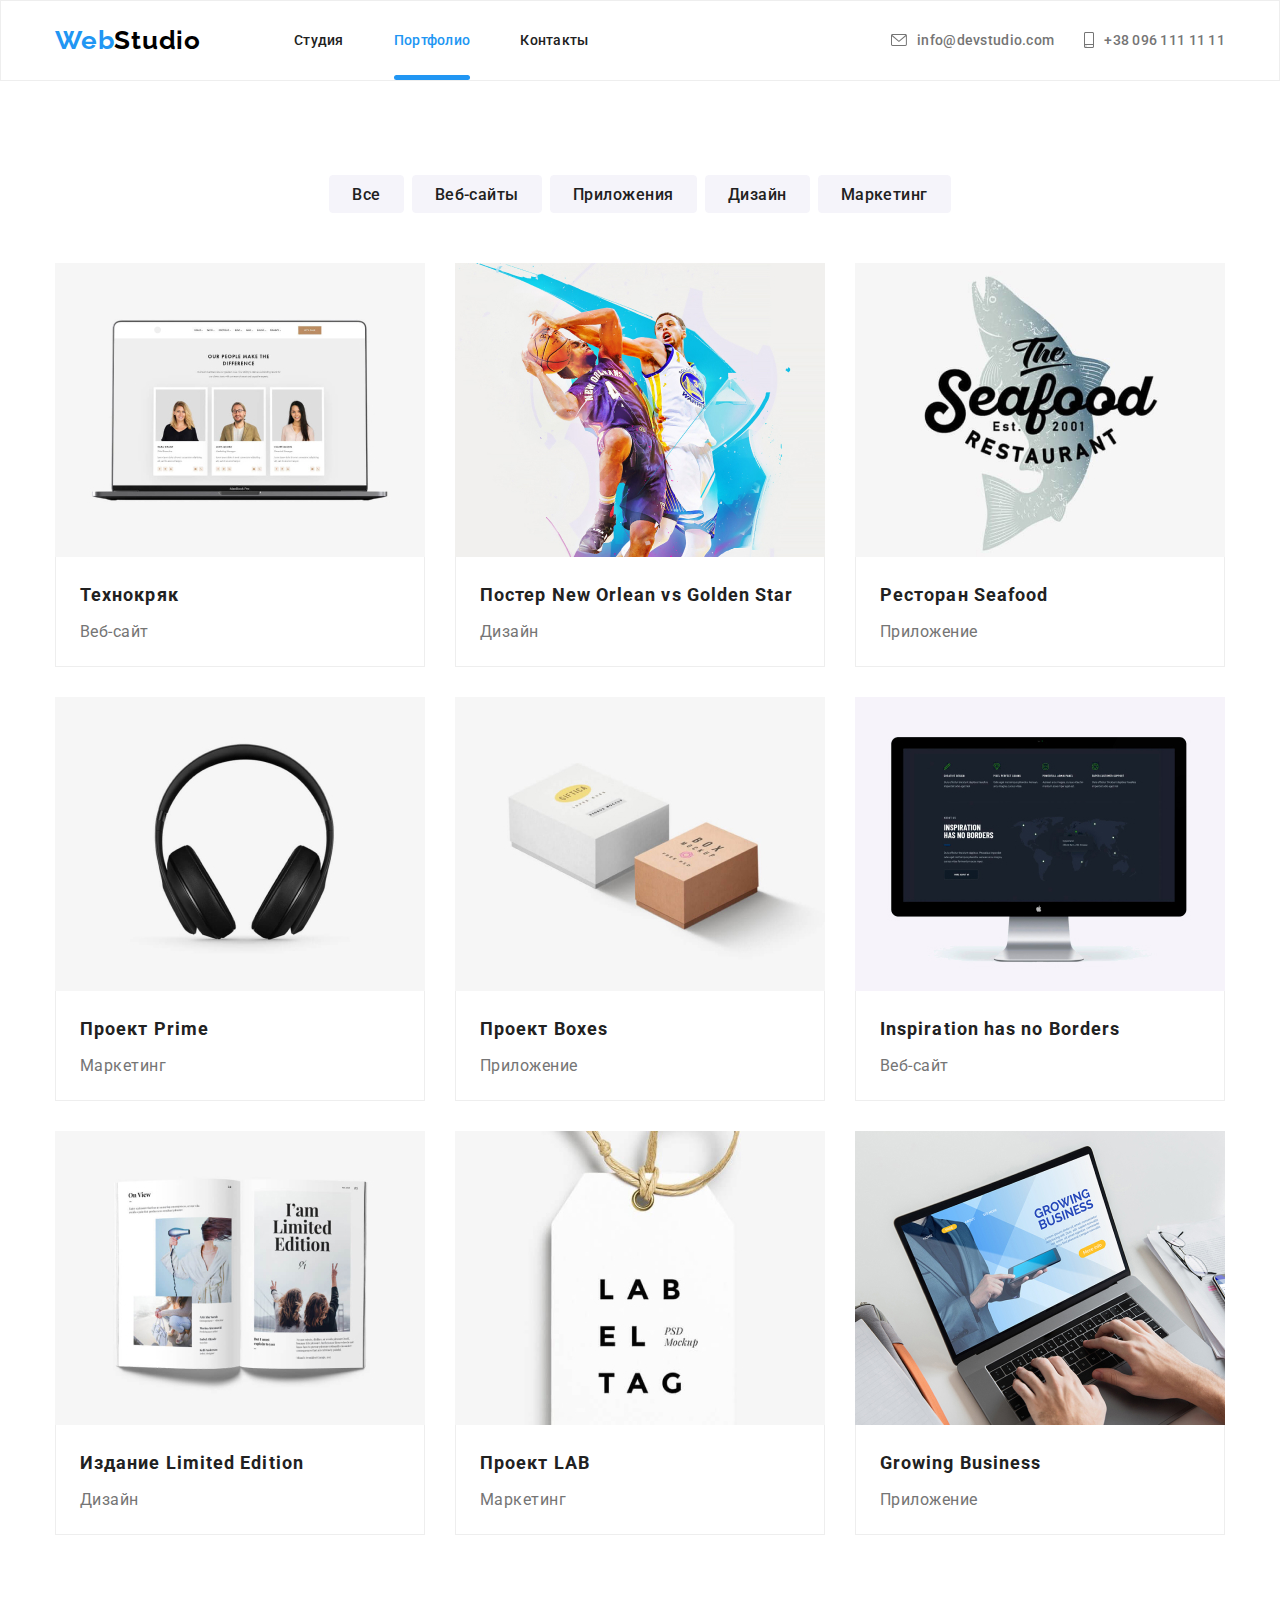
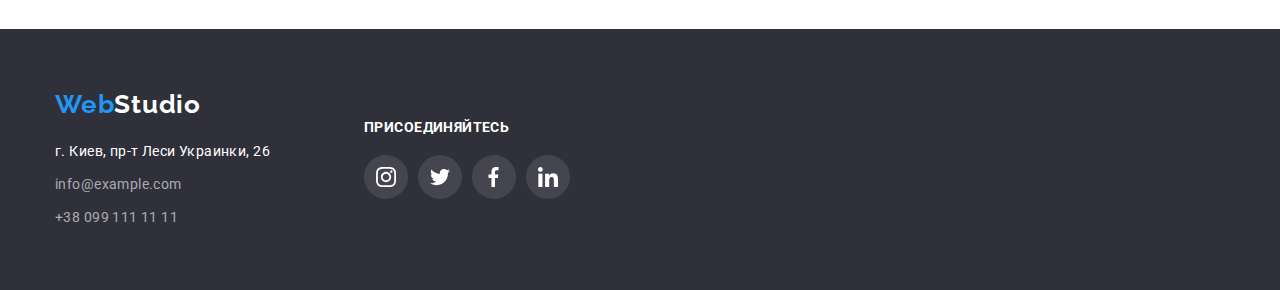
==== portfolio.html @ 3995a0a4 "rep5" ====
<!DOCTYPE html>
<html lang="ru">
  <head>
    <meta charset="UTF-8" />
    <meta name="viewport" content="width=device-width, initial-scale=1.0" />
    <title>ВебСтудия</title>
    <link
      href="https://fonts.googleapis.com/css2?family=Raleway:wght@700&family=Roboto:wght@300;400;500;700;900&display=swap"
      rel="stylesheet"
    />
    <link rel="stylesheet" href="./css/modern-normalize.css" />
    <link rel="stylesheet" href="./css/styles.css" />
  </head>
  <body>
    <header class="header">
      <div class="container s">
        <nav class="navigation">
          <a class="logo link" href="./index.html" aria-label="Логотип студии"
            ><span class="logo-color" lang="en">Web</span
            ><span lang="en">Studio</span></a
          >
          <!--manu nav-->
          <div class="menu-nav">
            <ul class="navigation-list list">
              <li class="navigation-list-item">
                <a class="navigation-list-link link" href="./index.html"
                  >Студия</a
                >
              </li>
              <li class="navigation-list-item">
                <a
                  class="navigation-list-link link active"
                  href="./portfolio.html"
                  >Портфолио</a
                >
              </li>
              <li class="navigation-list-item">
                <a class="navigation-list-link link" href="./cont.html"
                  >Контакты</a
                >
              </li>
            </ul>
          </div>
        </nav>
        <address class="address">
          <ul class="address-list list">
            <li class="address-list-item">
              <a
                class="header-address-link link"
                href="mailto:info@devstudio.com"
              >
                <svg class="address-icon" width="16px" height="12px">
                  <use href="./images/icons/sprite.svg#icon-envelope"></use>
                </svg>
                info@devstudio.com</a
              >
            </li>
            <li class="address-list-item">
              <a class="header-address-link link" href="tel:+380961111111">
                <svg class="address-icon" width="10px" height="16px">
                  <use href="./images/icons/sprite.svg#icon-smartphone"></use>
                </svg>
                +38 096 111 11 11</a
              >
            </li>
          </ul>
        </address>
      </div>
    </header>
    <main>
      <section class="portfolio">
        <h1 hidden>Наше Портфолио</h1>
        <div class="container">
          <ul class="portfolio-buttons list">
            <li class="portfolio-buttons-item">
              <button class="portfolio-modal-btn" type="button">Все</button>
            </li>
            <li class="portfolio-buttons-item">
              <button class="portfolio-modal-btn" type="button">
                Веб-сайты
              </button>
            </li>
            <li class="portfolio-buttons-item">
              <button class="portfolio-modal-btn" type="button">
                Приложения
              </button>
            </li>
            <li class="portfolio-buttons-item">
              <button class="portfolio-modal-btn" type="button">Дизайн</button>
            </li>
            <li class="portfolio-buttons-item">
              <button class="portfolio-modal-btn" type="button">
                Маркетинг
              </button>
            </li>
          </ul>
          <ul class="portfolio-list list">
            <li class="portfolio-item">
              <a class="portfolio-item-link link" href="">
                <!-- <div class="test"> -->
                <img
                  class="porfolio-item-card"
                  src="./images/portfolio/img1.jpg"
                  alt="Технокряк"
                  width="370"
                  height="294"
                />
                <div class="portfolio-item-title">
                  <h2>Технокряк</h2>
                  <p>Веб-сайт</p>
                </div>
              </a>
            </li>
            <li class="portfolio-item">
              <a class="portfolio-item-link link" href="">
                <img
                  class="porfolio-item-card"
                  src="./images/portfolio/img2.jpg"
                  alt="Постер"
                  width="370"
                  height="294"
                />
                <div class="portfolio-item-title">
                  <h2>
                    Постер <span lang="en">New Orlean vs Golden Star</span>
                  </h2>
                  <p>Дизайн</p>
                </div>
              </a>
            </li>
            <li class="portfolio-item">
              <a class="portfolio-item-link link" href="">
                <img
                  class="porfolio-item-card"
                  src="./images/portfolio/img3.jpg"
                  alt="Ресторан"
                  width="370"
                  height="294"
                />

                <div class="portfolio-item-title">
                  <h2>Ресторан <span lang="en">Seafood</span></h2>
                  <p>Приложение</p>
                </div>
              </a>
            </li>
            <li class="portfolio-item">
              <a class="portfolio-item-link link" href="">
                <img
                  class="porfolio-item-card"
                  src="./images/portfolio/img4.jpg"
                  alt="Проект Прайм"
                  width="370"
                  height="294"
                />
                <div class="portfolio-item-title">
                  <h2>Проект <span lang="en">Prime</span></h2>
                  <p>Маркетинг</p>
                </div>
              </a>
            </li>
            <li class="portfolio-item">
              <a class="portfolio-item-link link" href="">
                <img
                  class="porfolio-item-card"
                  src="./images/portfolio/img5.jpg"
                  alt="Проект Боксес"
                  width="370"
                  height="294"
                />
                <div class="portfolio-item-title">
                  <h2>Проект <span lang="en">Boxes</span></h2>
                  <p>Приложение</p>
                </div>
              </a>
            </li>
            <li class="portfolio-item">
              <a class="portfolio-item-link link" href="">
                <img
                  class="porfolio-item-card"
                  src="./images/portfolio/img6.jpg"
                  alt="Веб-сайт"
                  width="370"
                  height="294"
                />
                <div class="portfolio-item-title">
                  <h2 lang="en">Inspiration has no Borders</h2>
                  <p>Веб-сайт</p>
                </div>
              </a>
            </li>
            <li class="portfolio-item">
              <a class="portfolio-item-link link" href="">
                <img
                  class="porfolio-item-card"
                  src="./images/portfolio/img7.jpg"
                  alt="Издание"
                  width="370"
                  height="294"
                />
                <div class="portfolio-item-title">
                  <h2>Издание <span lang="en">Limited Edition</span></h2>
                  <p>Дизайн</p>
                </div>
              </a>
            </li>
            <li class="portfolio-item">
              <a class="portfolio-item-link link" href="">
                <img
                  class="porfolio-item-card"
                  src="./images/portfolio/img8.jpg"
                  alt="Проект ЛАБ"
                  width="370"
                  height="294"
                />
                <div class="portfolio-item-title">
                  <h2>Проект <span lang="en">LAB</span></h2>
                  <p>Маркетинг</p>
                </div>
              </a>
            </li>
            <li class="portfolio-item">
              <a class="portfolio-item-link link" href="">
                <img
                  class="porfolio-item-card"
                  src="./images/portfolio/img9.jpg"
                  alt="Сайт в ноутбуке"
                  width="370"
                  height="294"
                />
                <div class="portfolio-item-title">
                  <h2 lang="en">Growing Business</h2>
                  <p>Приложение</p>
                </div>
              </a>
            </li>
          </ul>
        </div>
      </section>
    </main>
    <footer class="footer">
      <div class="container">
        <div class="logo-address-container">
          <div class="footer-logo">
            <a class="logo link" href="./index.html" aria-label="Логотип студии"
              ><span class="logo-color" lang="en">Web</span
              ><span style="color: white" lang="en">Studio</span></a
            >
          </div>
          <address class="footer-address address">
            <ul class="footer-list list">
              <li class="footer-list-item">
                <a
                  class="footer-map-link link"
                  href="https://goo.gl/maps/7gkrQekbCcnjJ7GV7"
                  >г. Киев, пр-т Леси Украинки, 26</a
                >
              </li>
              <li class="footer-list-item">
                <a class="footer-mail-link link" href="mailto:info@example.com"
                  >info@example.com</a
                >
              </li>
              <li class="footer-list-item">
                <a class="footer-tel-link link" href="tel:+380991111111"
                  >+38 099 111 11 11</a
                >
              </li>
            </ul>
          </address>
        </div>
        <div class="social-links-footer">
          <h2>присоединяйтесь</h2>
          <div class="social-links-team">
            <ul class="social-links-list list">
              <li class="social-links-item">
                <a class="social-link-icon icon-footer" href="">
                  <svg class="social-icon" width="20px" height="20px">
                    <use href="./images/icons/sprite.svg#icon-instagram"></use>
                  </svg>
                </a>
              </li>
              <li class="social-links-item">
                <a class="social-link-icon icon-footer" href="">
                  <svg class="social-icon" width="20px" height="20px">
                    <use href="./images/icons/sprite.svg#icon-twitter"></use>
                  </svg>
                </a>
              </li>
              <li class="social-links-item">
                <a class="social-link-icon icon-footer" href="">
                  <svg class="social-icon" width="20px" height="20px">
                    <use href="./images/icons/sprite.svg#icon-facebook"></use>
                  </svg>
                </a>
              </li>
              <li class="social-links-item">
                <a class="social-link-icon icon-footer" href="">
                  <svg class="social-icon" width="20px" height="20px">
                    <use href="./images/icons/sprite.svg#icon-linkedin"></use>
                  </svg>
                </a>
              </li>
            </ul>
          </div>
        </div>
      </div>
    </footer>
  </body>
</html>
---- css/styles.css ----
:root {
  --accent-color: #2196f3;
  --main-font: 'Roboto', sans-serif;
  --secondary-font: 'Raleway', sans-serif;
  --color-text-grey: #757575;
  --color-text-title: #212121;
}
*,
*::before,
*::after {
  margin: 0;
  padding: 0;
}
body {
  font-family: var(--main-font);
  /* width: 1600px;
    text-align: center; */
}

.list {
  list-style: none;
}
.link {
  text-decoration: none;
}
.address {
  font-style: normal;
}
img {
  display: block;
}

.container {
  width: 1200px;
  padding: 0 15px;
  margin: 0 auto;
}
/* <==================contactsssssssss========================> */
.contt {
  background-color: rgb(1, 3, 22);
}
.cont-container {
  padding-bottom: 60px;
  padding-top: 60px;

  min-width: 1984px;
  height: 880px;

  background-image: url('../images/contacts/con1.jpg');
}
/* <====================end contactsssssssss======================> */

/* =================> NAVIGATION <=================== */
.header {
  padding-top: 24px;
  padding-bottom: 24px;
  border: 1px solid #eeeeee;
}
.header .container {
  /* padding-bottom: 25px; */
  display: flex;
  align-items: center;
}
.navigation {
  display: flex;
  align-items: center;
}
.navigation-list {
  display: flex;
}
.navigation-list-link {
  font-weight: 500;
  font-size: 14px;
  line-height: 1.143;
  letter-spacing: 0.02em;
  color: var(--color-text-title);
}
.header-address-link,
.header-address-link {
  font-weight: 500;
  font-size: 14px;
  line-height: 1.143;
  letter-spacing: 0.02em;
  color: var(--color-text-grey);
}
.navigation-list-link:hover, 
.navigation-list-link:focus,
/* .navigation-list-link:active,  */
.header-address-link:hover,
.header-address-link:focus
/* .header-address-link:active */ {
  color: var(--accent-color);
  /* cursor: pointer; */
}
.active {
  color: var(--accent-color);
}
.navigation-list-item:not(:last-child) {
  margin-right: 50px;
}
.address-list-item:not(:last-child) {
  margin-right: 30px;
}
.header .address {
  margin-left: auto;
}
.address-list {
  display: flex;
}
/* .header .container */

/* =================> END NAVIGATION <================ */
/* =================> BUTTON STYLE Studio<================ */
.modal-btn {
  font-weight: 700;
  font-size: 16px;
  line-height: 1.875;

  /* text-align: center; */
  letter-spacing: 0.06em;
  color: #ffffff;
  background: var(--accent-color);
  padding: 10px 32px;
  cursor: pointer;

  min-width: 200px;
  height: 50px;
  box-shadow: 0px 4px 4px rgba(0, 0, 0, 0.15);
  border-radius: 4px;
  margin: 0 auto;
}
/* =================> END BUTTON STYLE Studio <================ */
/* .start-page  {
    padding-top: 200px; */
/* padding-left: 452px; */
/* padding-right: 452px; */
/* padding: 452px; */
/* /background-color: #2F303A; */
/* height: 600px;  */
/* display: flex;
    flex-direction: column;
    align-items: center;  */

/* =================> PORTFOLIO BUTTON STYLE <================ */

.portfolio .container {
  padding-top: 94px;
  padding-bottom: 94px;
}
.portfolio-buttons {
  display: flex;
  justify-content: center;
  margin-bottom: 50px;
}
/* .portfolio-buttons{
    width: 1300px;
    height: 38px;
} */
.portfolio-buttons-item:not(:last-child) {
  margin-right: 8px;
}
.portfolio-list {
  display: flex;
  flex-wrap: wrap;
  /* justify-content: space-between; */
  /* text-align: center; */
}
.portfolio-item:not(:nth-child(3n)) {
  margin-right: 30px;
}
.portfolio-item:not(:nth-last-child(-n + 3)) {
  margin-bottom: 30px;
}
.portfolio-item {
  /* margin: 0;
    padding: 0; */
  /* :not(:nth-last-child(-n + 3)) - кроме последних трех */

  background: #ffffff;
  width: 370px;
  height: 404px;
  /* outline: 1px solid  #EEEEEE; */
  /* border: 1px solid #EEEEEE;
    border-top: none 
    border-width: thin; */
}

.portfolio-item-title {
  border: 1px solid #eeeeee;
  border-top: none;
  padding: 20px 24px;
  width: 370px;
  height: 110px;
}
.portfolio-container {
  width: 1170px;
  height: 1360px;
}

.portfolio-modal-btn {
  font-family: var(--main-font);
  font-style: normal;
  font-weight: 500;
  font-size: 16px;
  line-height: 1.625;
  text-align: center;
  letter-spacing: 0.03em;
  color: var(--color-text-title);

  background: #f5f4fa;
  border-radius: 4px;
  padding: 6px 22px;
  height: 38px;
  min-width: 73px;
  border: 1px solid #f5f4fa;
}
.portfolio-modal-btn:hover,
.portfolio-modal-btn:focus,
.portfolio-modal-btn:active {
  color: #ffffff;
  background: var(--accent-color);
  border: 1px solid var(--accent-color);
}
.portfolio-item-link:hover,
.portfolio-item-link:focus {
  box-shadow: 0px 1px 1px rgba(0, 0, 0, 0.12), 0px 4px 4px rgba(0, 0, 0, 0.06),
    1px 4px 6px rgba(0, 0, 0, 0.16);
}
/* =================> END PORTFOLIO BUTTON STYLE <================ */

/* =================> PORTFOLIO FONT STYLE <================ */
.portfolio-item > a > h2 {
  font-weight: 700;
  font-size: 18px;
  line-height: 2;
  letter-spacing: 0.06em;
  color: var(--color-text-title);
  padding: 0 24px;
  margin-bottom: 4px;
}

.portfolio-item-title > h2 {
  font-weight: 700;
  font-size: 18px;
  line-height: 2;
  letter-spacing: 0.06em;
  color: var(--color-text-title);
  margin-bottom: 4px;
}
.portfolio-item-title > p {
  font-weight: 400;
  font-size: 16px;
  line-height: 1.875;
  letter-spacing: 0.03em;
  color: var(--color-text-grey);
}
.portfolio-item > a > p {
  font-weight: 400;
  font-size: 16px;
  line-height: 1.875;
  letter-spacing: 0.03em;
  color: var(--color-text-grey);
  padding: 0 24px;
  padding-bottom: 20px;
}
.portfolio-item-link {
  display: flex;
  flex-direction: column;
  align-items: center;
  justify-content: center;

  width: 370px;
  height: 404px;

  /* padding-left: 0; */
}
/* =================> END PORTFOLIO FONT STYLE <================ */

/* =================> WE DOING <================ */
.we-doing .container {
  padding-top: 47px;
  padding-bottom: 94px;

  /* background-color: tomato; */
}
.we-doing > h2 {
  font-weight: 700;
  font-size: 36px;
  line-height: 1.166;
  text-align: center;
  letter-spacing: 0.03em;
  color: var(--color-text-title);
  margin-bottom: 50px;
}
.we-doing-list {
  display: flex;
  justify-content: space-between;
  /* justify-content: space-between; */
}
/* ================================================================ */
.start-page {
  /* display: flex; */
  background-color: #2f303a;
}
.start-page .container {
  padding-top: 200px;

  display: flex;
  flex-wrap: wrap;
  flex-direction: column;
  align-items: center;

  height: 600px;
  width: 1600px;
  background-image: linear-gradient(
      to right,
      rgba(47, 48, 58, 0.4),
      rgba(47, 48, 58, 0.4)
    ),
    url('../images/start-page/img8.jpg');
}
/* ================================================================ */

/* =================> END WE DOING <================ */

/* =================> FEATURES FONT STYLE <================ */

.features-list-item > h3 {
  font-weight: 700;
  font-size: 14px;
  line-height: 1.143;
  letter-spacing: 0.03em;
  text-transform: uppercase;

  margin-bottom: 10px;
  color: var(--color-text-title);
}
.features-list-item > p {
  font-weight: 400;
  font-size: 14px;
  line-height: 2;
  letter-spacing: 0.03em;
  color: var(--color-text-grey);
  min-width: 270px;
}

.features-container {
  padding-top: 94px;
  padding-bottom: 47px;
}
/* .features-list {
    padding: 94px 0px;
    /* justify-content: space-between; */
/* flex-wrap: wrap; */

.features-list-item:not(:last-child) {
  margin-right: 30px;
}

.features-list {
  display: flex;
}
/* =================> END FEATURES FONT STYLE <================ */

/* =================> TEAM FONT STYLE <================ */

.team {
  background: #f5f4fa;
}
.team-container {
  /* background-color: tomato; */
  /* display: flex; */
  padding-top: 94px;
  padding-bottom: 94px;
}
.team .container > h2 {
  /* padding-top: 94px; */

  margin-bottom: 50px;
  font-weight: 700;
  font-size: 36px;
  line-height: 1.166;
  text-align: center;
  letter-spacing: 0.03em;
  color: var(--color-text-title);
  /* background-color: tomato; */
}
.team-list {
  display: flex;
  /* flex-direction: column;
  align-items: center; */
  /* margin-bottom: 94px; */
}
.team-list-item > h3 {
  font-weight: 500;
  font-size: 16px;
  line-height: 1.188;
  /* text-align: center; */
  letter-spacing: 0.03em;
  color: var(--color-text-title);
  margin-bottom: 10px;
}
.team-list-item:not(:last-child) {
  margin-right: 30px;
}
/* .team-list-item {
        padding-bottom: 30px;
        text-align: center;
    } */
.team-list-item > p {
  font-weight: 400;
  font-size: 16px;
  line-height: 1.188;
  /* text-align: center; */
  letter-spacing: 0.03em;
  color: var(--color-text-grey);
  /* padding-bottom: 30px; */
}

.team-list-card {
  margin-bottom: 30px;
}
/* .team-list-link {
        text-align: center; */

.team-list-item {
  padding-bottom: 30px;
  display: flex;
  flex-direction: column;
  align-items: center;

  /* text-align: center; */
  background-color: #ffffff;
  box-shadow: 0px 1px 3px rgba(0, 0, 0, 0.12), 0px 1px 1px rgba(0, 0, 0, 0.14),
    0px 2px 1px rgba(0, 0, 0, 0.2);
  border-radius: 0px 0px 4px 4px;
}
/* =================> END TEAM FONT STYLE <================ */

/* =================> Logo WebStudio <================ */
.footer-logo {
  /* display: flex; */
  /* padding: 0;
    margin: 0; */
  margin-bottom: 20px;
}
.logo {
  font-family: var(--secondary-font);
  font-size: 26px;
  line-height: 1.19;
  font-style: normal;
  font-weight: 700;
  letter-spacing: 0.03em;
  color: #000000;
  margin-right: 93px;
  /* margin-bottom: 20px; */
}
.logo-color {
  color: #2196f3;
}

/* .container .footer-address {
padding-top: 60px;
} */

/* =================> END Logo WebStudio <================ */

/* =================> TITLE STYLE STUDIO<================ */
.hero-title {
  text-align: center;
  width: 696px;
  height: 120px;
  text-transform: uppercase;
  font-size: 44px;
  line-height: 1.364;
  color: #ffffff;
  font-weight: 900;
  letter-spacing: 0.06em;
  margin-bottom: 30px;
}
/* =================> END TITLE STYLE STUDIO<================ */

/* =================> FOOTER STYLE <================ */
.footer {
  background: #2f303a;
  /* padding-top: 20px; */
  padding-bottom: 60px;
  padding-top: 60px;
}
.footer-mail-link,
.footer-tel-link {
  font-size: 14px;
  line-height: 1.714;
  letter-spacing: 0.03em;
  color: rgba(255, 255, 255, 0.6);
}
.footer-map-link {
  font-style: normal;
  font-size: 14px;
  line-height: 1.714;
  letter-spacing: 0.03em;
  color: #ffffff;
}
/* .footer-list { */
/* padding-top: 20px; */
/* padding-bottom: 60px; */

/* } */
.footer-list-item:not(:last-child) {
  margin-bottom: 9px;
}
/* =================> END FOOTER STYLE <================ */

/* =================>  Clients STYLE <================ */
.clients .container {
  padding-top: 94px;
  padding-bottom: 94px;
}
.clients-container > h2 {
  margin-bottom: 50px;
  text-align: center;

  font-weight: 700;
  font-size: 36px;
  line-height: 1.166;
  text-align: center;
  letter-spacing: 0.03em;
  color: var(--color-text-title);
}

.clients-item-link {
  display: flex;
  align-items: center;
  justify-content: center;
  width: 170px;
  height: 90px;
  border: 1px solid #afb1b8;
  border-radius: 4px;
}
.clients-item:not(:last-child) {
  margin-right: 30px;
}
.clients-list {
  display: flex;
  /* justify-content: space-between; */
}
.clients-item-link:hover {
  border: 1px solid var(--accent-color);
}
.clients-item-link:focus {
  border: 1px solid var(--accent-color);
}
.clients-icon {
  fill: #afb1b8;
}
.clients-item-link:hover svg,
.clients-item-link:focus svg {
  fill: var(--accent-color);
}

/* =================> END Clients STYLE <================ */

/* .header-address-link::before {
  display: block;
  content: '';
} */
/* =================> SVG STYLE<================ */

.svg-container {
  width: 270px;
  height: 120px;
  background: #f5f4fa;
  border-radius: 4px;
  margin-bottom: 30px;
  padding: 25px 100px;
}

/* .clients-item-link:hover {
  display: block;
  color: teal;
} */

.header-address-link:hover svg,
.header-address-link:focus svg {
  fill: var(--accent-color);
}
.header-address-link {
  display: flex;
  align-items: center;
}
.header-address-link .address-icon {
  margin-right: 10px;
  fill: var(--color-text-grey);
}
/* =================> END SVG STYLE<================ */
.social-links-team {
  /* text-align: inherit; */
  /* display: flex; */
  width: 206px;
  height: 44px;
}
.social-links-list {
  display: flex;
  align-items: center;
  justify-content: space-between;
}

.team-list-item > p {
  margin-bottom: 16px;
}
.social-link-icon {
  display: flex;
  align-items: center;
  justify-content: center;
  width: 44px;
  height: 44px;
}
.social-link-icon:hover,
.social-link-icon:focus {
  background: #2196f3;
  border-radius: 50%;
}
.social-link-icon:hover svg,
.social-link-icon:focus svg {
  fill: #ffffff;
}

.social-icon {
  fill: #afb1b8;
}

.logo-address-container {
  margin-right: 70px;
}
.footer .container {
  display: flex;
  align-items: center;
}
.social-links-footer > h2 {
  font-family: Roboto;
  font-style: normal;
  font-weight: 700;
  font-size: 14px;
  line-height: 16px;
  letter-spacing: 0.03em;
  text-transform: uppercase;

  color: #ffffff;
  margin-bottom: 20px;
}
.icon-footer {
  background: rgba(255, 255, 255, 0.1);
  border-radius: 50%;
}
.icon-footer svg {
  fill: #ffffff;
}

.active::after {
  content: '';
  display: block;
  height: 5px;
  width: 100%;

  left: 0;
  bottom: -30px;

  position: absolute;
  background-color: var(--accent-color);
  border-radius: 4px;
}
.navigation-list-item {
  position: relative;
}
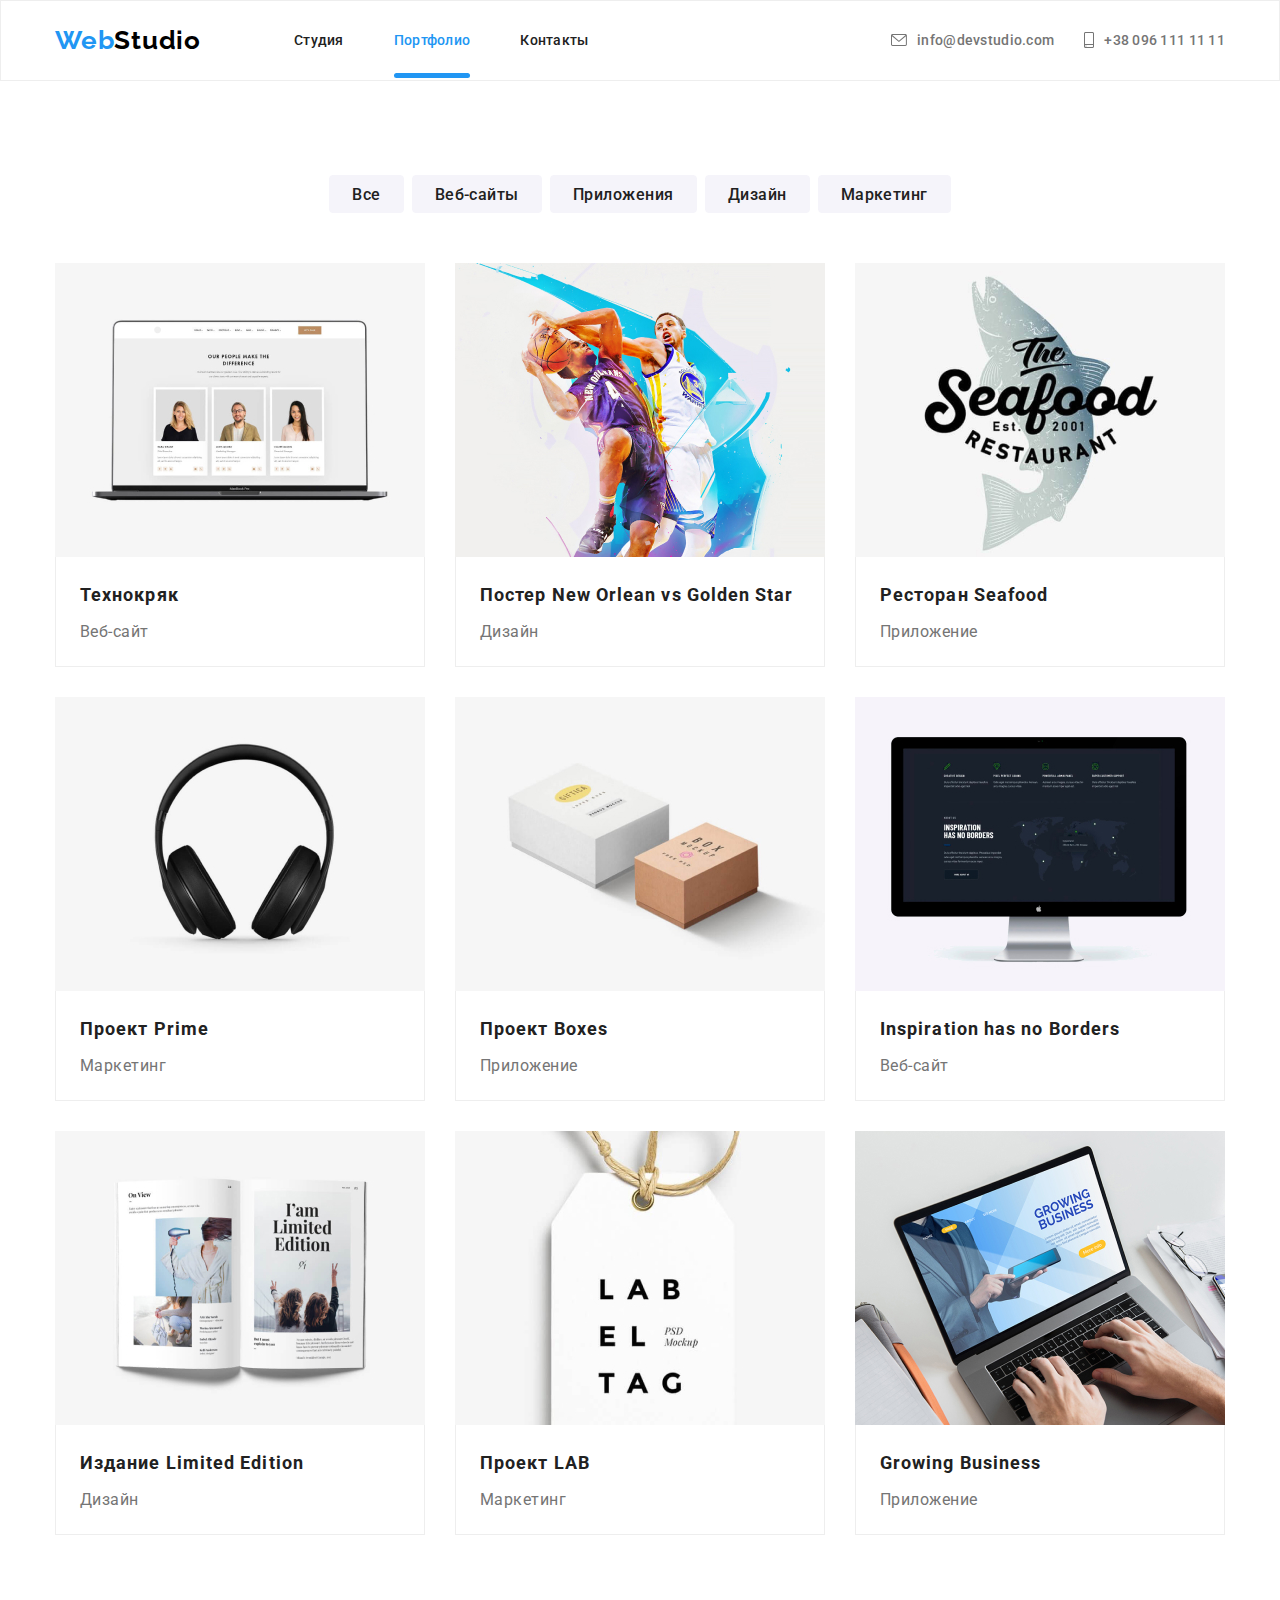
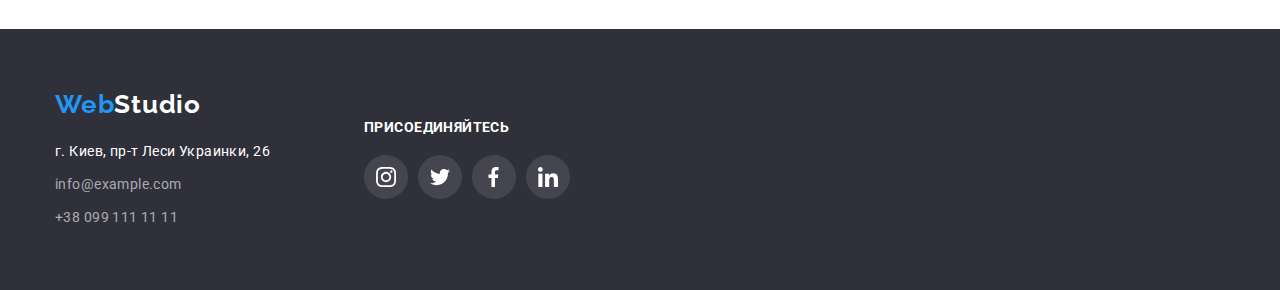
==== commit f09d7868: "Добавил rotate 5 карточке" ====
--- a/portfolio.html
+++ b/portfolio.html
@@ -97,14 +97,24 @@
           <ul class="portfolio-list list">
             <li class="portfolio-item">
               <a class="portfolio-item-link link" href="">
-                <!-- <div class="test"> -->
-                <img
-                  class="porfolio-item-card"
-                  src="./images/portfolio/img1.jpg"
-                  alt="Технокряк"
-                  width="370"
-                  height="294"
-                />
+                <div class="port-t">
+                  <div class="portfolio-description">
+                    <p>
+                      Технокряк это современная площадка распространения
+                      коронавируса. Компании используют эту платформу для
+                      цифрового шпионажа и атак на защищённые сервера
+                      конкурентов.
+                    </p>
+                  </div>
+                  <img
+                    class="porfolio-item-card"
+                    src="./images/portfolio/img1.jpg"
+                    alt="Технокряк"
+                    width="370"
+                    height="294"
+                  />
+                </div>
+
                 <div class="portfolio-item-title">
                   <h2>Технокряк</h2>
                   <p>Веб-сайт</p>
@@ -113,13 +123,23 @@
             </li>
             <li class="portfolio-item">
               <a class="portfolio-item-link link" href="">
-                <img
-                  class="porfolio-item-card"
-                  src="./images/portfolio/img2.jpg"
-                  alt="Постер"
-                  width="370"
-                  height="294"
-                />
+                <div class="port-t">
+                  <div class="portfolio-description">
+                    <p>
+                      Технокряк это современная площадка распространения
+                      коронавируса. Компании используют эту платформу для
+                      цифрового шпионажа и атак на защищённые сервера
+                      конкурентов.
+                    </p>
+                  </div>
+                  <img
+                    class="porfolio-item-card"
+                    src="./images/portfolio/img2.jpg"
+                    alt="Постер"
+                    width="370"
+                    height="294"
+                  />
+                </div>
                 <div class="portfolio-item-title">
                   <h2>
                     Постер <span lang="en">New Orlean vs Golden Star</span>
@@ -130,13 +150,23 @@
             </li>
             <li class="portfolio-item">
               <a class="portfolio-item-link link" href="">
-                <img
-                  class="porfolio-item-card"
-                  src="./images/portfolio/img3.jpg"
-                  alt="Ресторан"
-                  width="370"
-                  height="294"
-                />
+                <div class="port-t">
+                  <div class="portfolio-description">
+                    <p>
+                      Технокряк это современная площадка распространения
+                      коронавируса. Компании используют эту платформу для
+                      цифрового шпионажа и атак на защищённые сервера
+                      конкурентов.
+                    </p>
+                  </div>
+                  <img
+                    class="porfolio-item-card"
+                    src="./images/portfolio/img3.jpg"
+                    alt="Ресторан"
+                    width="370"
+                    height="294"
+                  />
+                </div>
 
                 <div class="portfolio-item-title">
                   <h2>Ресторан <span lang="en">Seafood</span></h2>
@@ -146,13 +176,23 @@
             </li>
             <li class="portfolio-item">
               <a class="portfolio-item-link link" href="">
-                <img
-                  class="porfolio-item-card"
-                  src="./images/portfolio/img4.jpg"
-                  alt="Проект Прайм"
-                  width="370"
-                  height="294"
-                />
+                <div class="port-t">
+                  <div class="portfolio-description">
+                    <p>
+                      Технокряк это современная площадка распространения
+                      коронавируса. Компании используют эту платформу для
+                      цифрового шпионажа и атак на защищённые сервера
+                      конкурентов.
+                    </p>
+                  </div>
+                  <img
+                    class="porfolio-item-card"
+                    src="./images/portfolio/img4.jpg"
+                    alt="Проект Прайм"
+                    width="370"
+                    height="294"
+                  />
+                </div>
                 <div class="portfolio-item-title">
                   <h2>Проект <span lang="en">Prime</span></h2>
                   <p>Маркетинг</p>
@@ -161,13 +201,24 @@
             </li>
             <li class="portfolio-item">
               <a class="portfolio-item-link link" href="">
-                <img
-                  class="porfolio-item-card"
-                  src="./images/portfolio/img5.jpg"
-                  alt="Проект Боксес"
-                  width="370"
-                  height="294"
-                />
+                <div class="port-t">
+                  <!--СДЕЛАЛ ДЛЯ СЕБЯ РОТЕЙТ-->
+                  <div class="portfolio-description rotate">
+                    <p>
+                      Технокряк это современная площадка распространения
+                      коронавируса. Компании используют эту платформу для
+                      цифрового шпионажа и атак на защищённые сервера
+                      конкурентов.
+                    </p>
+                  </div>
+                  <img
+                    class="porfolio-item-card"
+                    src="./images/portfolio/img5.jpg"
+                    alt="Проект Боксес"
+                    width="370"
+                    height="294"
+                  />
+                </div>
                 <div class="portfolio-item-title">
                   <h2>Проект <span lang="en">Boxes</span></h2>
                   <p>Приложение</p>
@@ -176,13 +227,23 @@
             </li>
             <li class="portfolio-item">
               <a class="portfolio-item-link link" href="">
-                <img
-                  class="porfolio-item-card"
-                  src="./images/portfolio/img6.jpg"
-                  alt="Веб-сайт"
-                  width="370"
-                  height="294"
-                />
+                <div class="port-t">
+                  <div class="portfolio-description">
+                    <p>
+                      Технокряк это современная площадка распространения
+                      коронавируса. Компании используют эту платформу для
+                      цифрового шпионажа и атак на защищённые сервера
+                      конкурентов.
+                    </p>
+                  </div>
+                  <img
+                    class="porfolio-item-card"
+                    src="./images/portfolio/img6.jpg"
+                    alt="Веб-сайт"
+                    width="370"
+                    height="294"
+                  />
+                </div>
                 <div class="portfolio-item-title">
                   <h2 lang="en">Inspiration has no Borders</h2>
                   <p>Веб-сайт</p>
@@ -191,13 +252,23 @@
             </li>
             <li class="portfolio-item">
               <a class="portfolio-item-link link" href="">
-                <img
-                  class="porfolio-item-card"
-                  src="./images/portfolio/img7.jpg"
-                  alt="Издание"
-                  width="370"
-                  height="294"
-                />
+                <div class="port-t">
+                  <div class="portfolio-description">
+                    <p>
+                      Технокряк это современная площадка распространения
+                      коронавируса. Компании используют эту платформу для
+                      цифрового шпионажа и атак на защищённые сервера
+                      конкурентов.
+                    </p>
+                  </div>
+                  <img
+                    class="porfolio-item-card"
+                    src="./images/portfolio/img7.jpg"
+                    alt="Издание"
+                    width="370"
+                    height="294"
+                  />
+                </div>
                 <div class="portfolio-item-title">
                   <h2>Издание <span lang="en">Limited Edition</span></h2>
                   <p>Дизайн</p>
@@ -206,13 +277,23 @@
             </li>
             <li class="portfolio-item">
               <a class="portfolio-item-link link" href="">
-                <img
-                  class="porfolio-item-card"
-                  src="./images/portfolio/img8.jpg"
-                  alt="Проект ЛАБ"
-                  width="370"
-                  height="294"
-                />
+                <div class="port-t">
+                  <div class="portfolio-description">
+                    <p>
+                      Технокряк это современная площадка распространения
+                      коронавируса. Компании используют эту платформу для
+                      цифрового шпионажа и атак на защищённые сервера
+                      конкурентов.
+                    </p>
+                  </div>
+                  <img
+                    class="porfolio-item-card"
+                    src="./images/portfolio/img8.jpg"
+                    alt="Проект ЛАБ"
+                    width="370"
+                    height="294"
+                  />
+                </div>
                 <div class="portfolio-item-title">
                   <h2>Проект <span lang="en">LAB</span></h2>
                   <p>Маркетинг</p>
@@ -221,13 +302,23 @@
             </li>
             <li class="portfolio-item">
               <a class="portfolio-item-link link" href="">
-                <img
-                  class="porfolio-item-card"
-                  src="./images/portfolio/img9.jpg"
-                  alt="Сайт в ноутбуке"
-                  width="370"
-                  height="294"
-                />
+                <div class="port-t">
+                  <div class="portfolio-description">
+                    <p>
+                      Технокряк это современная площадка распространения
+                      коронавируса. Компании используют эту платформу для
+                      цифрового шпионажа и атак на защищённые сервера
+                      конкурентов.
+                    </p>
+                  </div>
+                  <img
+                    class="porfolio-item-card"
+                    src="./images/portfolio/img9.jpg"
+                    alt="Сайт в ноутбуке"
+                    width="370"
+                    height="294"
+                  />
+                </div>
                 <div class="portfolio-item-title">
                   <h2 lang="en">Growing Business</h2>
                   <p>Приложение</p>
--- a/css/styles.css
+++ b/css/styles.css
@@ -4,6 +4,7 @@
   --secondary-font: 'Raleway', sans-serif;
   --color-text-grey: #757575;
   --color-text-title: #212121;
+  --color-text-secondary-title: #ffffff;
 }
 *,
 *::before,
@@ -35,16 +36,32 @@
   padding: 0 15px;
   margin: 0 auto;
 }
+.title-h-white {
+  font-weight: 700;
+  font-size: 14px;
+  line-height: 1.143;
+  letter-spacing: 0.03em;
+  text-transform: uppercase;
+  color: var(--color-text-secondary-title);
+}
+.title-h-black {
+  font-weight: 700;
+  font-size: 14px;
+  line-height: 1.143;
+  letter-spacing: 0.03em;
+  text-transform: uppercase;
+  color: var(--color-text-title);
+}
+
 /* <==================contactsssssssss========================> */
 .contt {
   background-color: rgb(1, 3, 22);
 }
-.cont-container {
-  padding-bottom: 60px;
-  padding-top: 60px;
-
-  min-width: 1984px;
+.contt .container {
+  width: 1984px;
   height: 880px;
+  /* height: 600px;
+  width: 1600px; */
 
   background-image: url('../images/contacts/con1.jpg');
 }
@@ -128,6 +145,34 @@
   box-shadow: 0px 4px 4px rgba(0, 0, 0, 0.15);
   border-radius: 4px;
   margin: 0 auto;
+}
+.backdrop {
+  position: fixed;
+  top: 0;
+  left: 0;
+
+  width: 100%;
+  height: 100%;
+
+  background-color: rgba(160, 148, 125, 0.5);
+}
+
+.backdrop.is-hidden {
+  opacity: 0;
+  pointer-events: none;
+}
+
+.modal {
+  height: 400px;
+  width: 600px;
+  padding: 15px;
+
+  background-color: #fff;
+
+  position: absolute;
+  top: 50%;
+  left: 50%;
+  transform: translate(-50%, -50%);
 }
 /* =================> END BUTTON STYLE Studio <================ */
 /* .start-page  {
@@ -297,6 +342,25 @@
   justify-content: space-between;
   /* justify-content: space-between; */
 }
+.title-features {
+  content: '';
+  display: block;
+  position: absolute;
+  padding-top: 27px;
+  padding-bottom: 27px;
+  text-align: center;
+
+  height: 70px;
+  width: 100%;
+  background: rgba(47, 48, 58, 0.8);
+
+  left: 0;
+  bottom: 0;
+}
+.we-doing-list-item {
+  position: relative;
+}
+
 /* ================================================================ */
 .start-page {
   /* display: flex; */
@@ -669,6 +733,51 @@
   background-color: var(--accent-color);
   border-radius: 4px;
 }
-.navigation-list-item {
+
+.navigation-list-link {
   position: relative;
 }
+/* transform: rotate(360deg) scale(1); */
+.portfolio-description {
+  display: inline-block;
+  content: '';
+  position: absolute;
+  top: 0;
+  left: 0;
+
+  width: 100%;
+  height: 100%;
+  background-color: rgba(33, 150, 243, 0.9);
+
+  transform: translateY(+100%);
+  transition: transform 250ms cubic-bezier(0.4, 0, 0.2, 1);
+  opacity: 1;
+}
+.port-t {
+  position: relative;
+  overflow: hidden;
+}
+
+.portfolio-item-link:hover .portfolio-description {
+  transform: translateY(0);
+}
+.rotate {
+  transform: rotate(0) scale(0);
+  transition: all 500ms linear;
+}
+.portfolio-item-link:hover .rotate {
+  transform: rotate(360deg) scale(1);
+}
+
+.portfolio-description {
+  padding: 63px 24px;
+}
+.portfolio-description > p {
+  font-style: normal;
+  font-weight: 400;
+  font-size: 18px;
+  line-height: 1.55;
+
+  letter-spacing: 0.03em;
+  color: #ffffff;
+}
